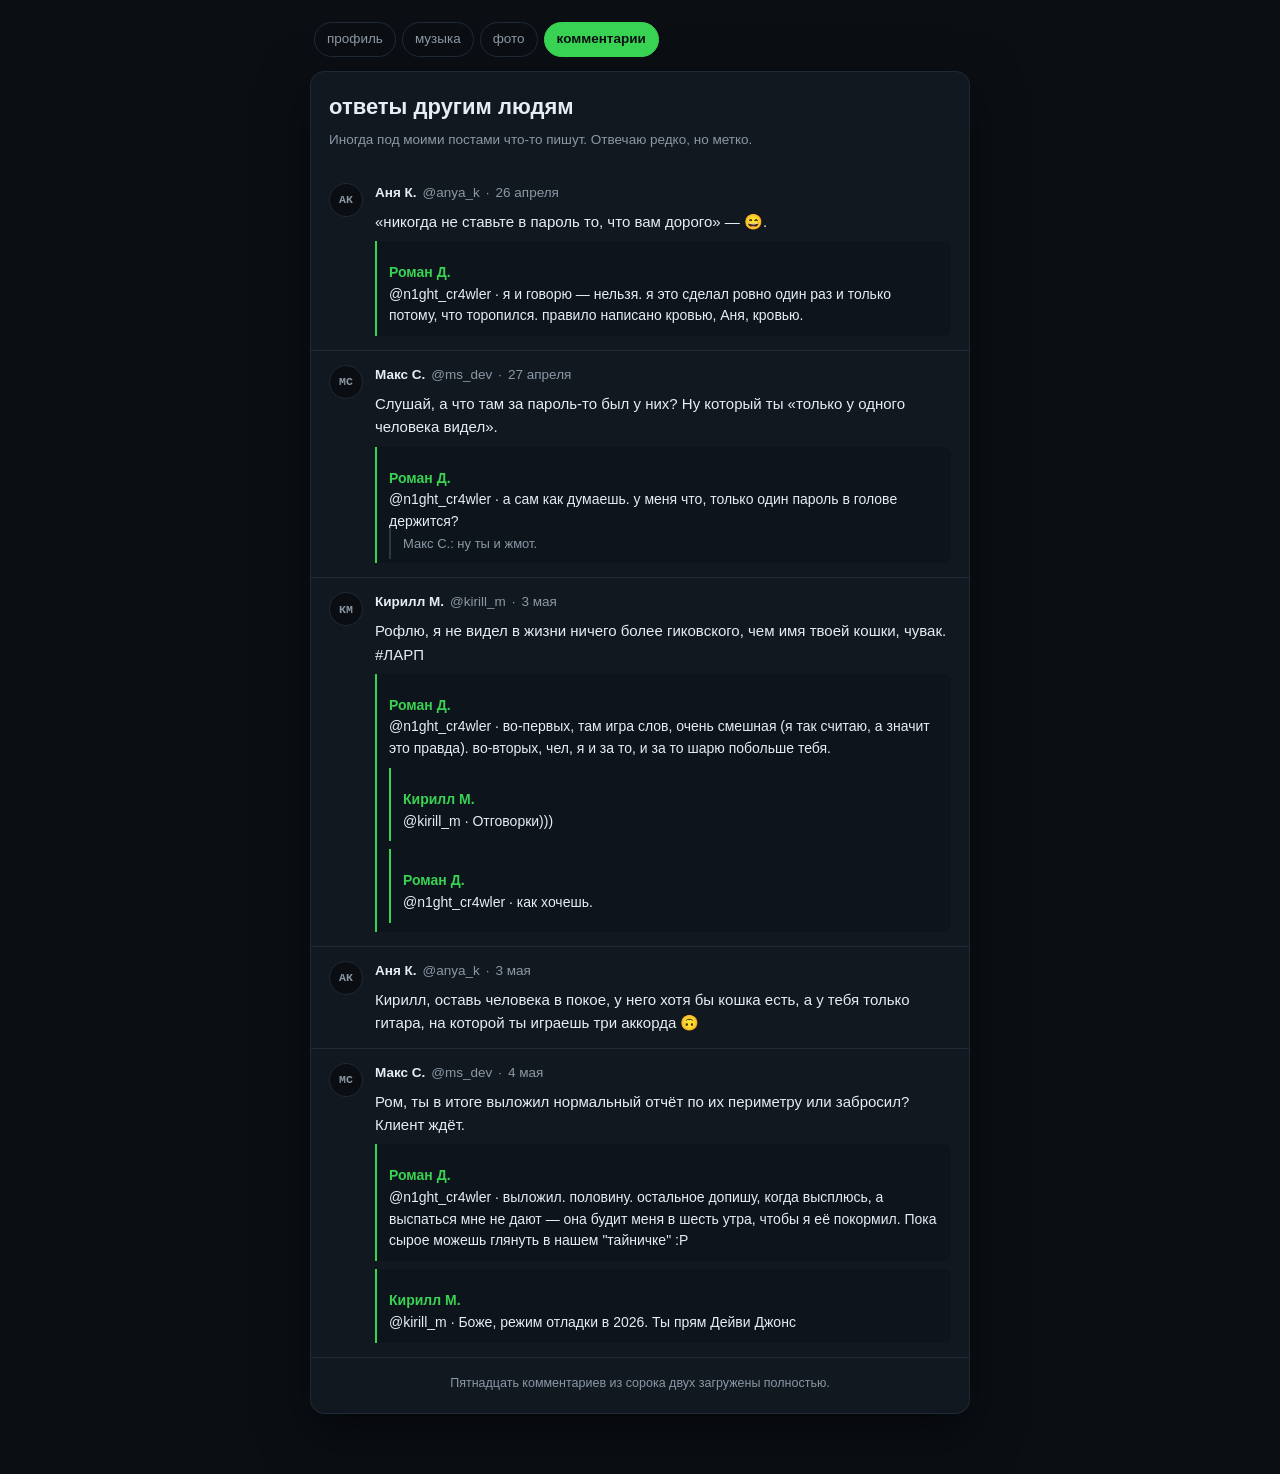
==== comments.html @ d8c193f0 "Add files via upload" ====
<!DOCTYPE html>
<html lang="ru">
<head>
<meta charset="utf-8">
<meta name="viewport" content="width=device-width, initial-scale=1">
<title>комментарии · @n1ght_cr4wler</title>
<link rel="stylesheet" href="style.css">
</head>
<body>

<nav class="nav">
  <a href="index.html">профиль</a>
  <a href="music.html">музыка</a>
  <a href="photos.html">фото</a>
  <a class="on" href="comments.html">комментарии</a>
</nav>

<main class="card">

  <div class="pagehead">
    <h1>ответы другим людям</h1>
    <p>Иногда под моими постами что-то пишут. Отвечаю редко, но метко.</p>
  </div>

  <article class="cmt">
    <div class="mini">АК</div>
    <div class="body">
      <div class="line1"><b>Аня К.</b><span class="h">@anya_k</span><span class="dot">·</span><span class="h">26 апреля</span></div>
      <p class="text">«никогда не ставьте в пароль то, что вам дорого» — 😄.</p>
      <div class="reply"><span class="who">Роман Д.</span> @n1ght_cr4wler · я и говорю — нельзя. я это сделал ровно один раз и только потому, что торопился. правило написано кровью, Аня, кровью.</div>
    </div>
  </article>

  <article class="cmt">
    <div class="mini">МС</div>
    <div class="body">
      <div class="line1"><b>Макс С.</b><span class="h">@ms_dev</span><span class="dot">·</span><span class="h">27 апреля</span></div>
      <p class="text">Слушай, а что там за пароль-то был у них? Ну который ты «только у одного человека видел».</p>
      <div class="reply"><span class="who">Роман Д.</span> @n1ght_cr4wler · а сам как думаешь. у меня что, только один пароль в голове держится?
      <br><span class="quote">Макс С.: ну ты и жмот.</span></div>
    </div>
  </article>

  <article class="cmt">
    <div class="mini">КМ</div>
    <div class="body">
      <div class="line1"><b>Кирилл М.</b><span class="h">@kirill_m</span><span class="dot">·</span><span class="h">3 мая</span></div>
      <p class="text">Рофлю, я не видел в жизни ничего более гиковского, чем имя твоей кошки, чувак. #ЛАРП</p>
      <div class="reply"><span class="who">Роман Д.</span> @n1ght_cr4wler · во-первых, там игра слов, очень смешная (я так считаю, а значит это правда). во-вторых, чел, я и за то, и за то шарю побольше тебя.
      <div class="reply"><span class="who">Кирилл М.</span> @kirill_m · Отговорки)))</div>
      <div class="reply"><span class="who">Роман Д.</span> @n1ght_cr4wler · как хочешь. </div>
    </div>
  </article>

  <article class="cmt">
    <div class="mini">АК</div>
    <div class="body">
      <div class="line1"><b>Аня К.</b><span class="h">@anya_k</span><span class="dot">·</span><span class="h">3 мая</span></div>
      <p class="text">Кирилл, оставь человека в покое, у него хотя бы кошка есть, а у тебя только гитара, на которой ты играешь три аккорда 🙃</p>
    </div>
  </article>

  <article class="cmt">
    <div class="mini">МС</div>
    <div class="body">
      <div class="line1"><b>Макс С.</b><span class="h">@ms_dev</span><span class="dot">·</span><span class="h">4 мая</span></div>
      <p class="text">Ром, ты в итоге выложил нормальный отчёт по их периметру или забросил? Клиент ждёт.</p>
      <div class="reply"><span class="who">Роман Д.</span> @n1ght_cr4wler · выложил. половину. остальное допишу, когда высплюсь, а выспаться мне не дают — она будит меня в шесть утра, чтобы я её покормил. Пока сырое можешь глянуть в нашем "тайничке" :P</div>
	<div class="reply"><span class="who">Кирилл М.</span> @kirill_m · Боже, режим отладки в 2026. Ты прям Дейви Джонс</div>
    </div>
  </article>
<!--
	!!!!!!!!!!!!!!!!!!!!!!!!!!!!!!!!!
        ЗАМЕТКА СЕБЕ. НЕ УДАЛЯТЬ, ПОКА НЕ ЗАПОМНЮ.
        ЧТОБЫ НЕ ЗАБЫТЬ ПАРОЛЬ: ФОРМАТ — СЛОВО ПО-АНГЛИЙСКИ, ЦИФРЫ И СИМВОЛ.
	!!!!!!!!!!!!!!!!!!!!!!!!!!!!!!!!!
      -->
  <div class="foot">
    Пятнадцать комментариев из сорока двух загружены полностью.
  </div>

</main>
</body>
</html>
---- style.css ----
:root{
  --bg:#0b0f14; --card:#111820; --line:#1f2a36; --txt:#e6edf3;
  --dim:#8b98a5; --acc:#39d353; --acc2:#3fb950;
}
*{box-sizing:border-box}
html,body{margin:0;padding:0}
body{
  background:var(--bg); color:var(--txt);
  font:15px/1.55 -apple-system,"Segoe UI",Roboto,Helvetica,Arial,sans-serif;
  padding:22px 12px 60px;
}
.card{
  max-width:660px; margin:0 auto; background:var(--card);
  border:1px solid var(--line); border-radius:14px; overflow:hidden;
  box-shadow:0 18px 50px rgba(0,0,0,.55);
}

/* ---------- навигация ---------- */
.nav{max-width:660px;margin:0 auto 14px;display:flex;gap:6px;flex-wrap:wrap;padding:0 4px}
.nav a{
  color:var(--dim);text-decoration:none;font-size:13.5px;padding:6px 12px;
  border:1px solid var(--line);border-radius:999px;
}
.nav a:hover{color:var(--txt);border-color:#2f3d4c}
.nav a.on{color:#0b0f14;background:var(--acc);border-color:var(--acc);font-weight:600}

/* ---------- шапка профиля ---------- */
.banner{
  height:118px; position:relative; border-bottom:1px solid var(--line);
  background:
    repeating-linear-gradient(0deg, rgba(57,211,83,.07) 0 2px, transparent 2px 5px),
    radial-gradient(130% 150% at 18% 0%, #12341f 0%, #0e1a1e 55%, #0b0f14 100%);
}
.banner span{
  position:absolute; right:16px; bottom:10px;
  font:11px/1 ui-monospace,SFMono-Regular,Menlo,Consolas,monospace;
  color:rgba(57,211,83,.55); letter-spacing:.14em; text-transform:uppercase;
}
.head{padding:0 18px 16px}
.avatar{
  width:92px; height:92px; margin-top:-46px; border-radius:50%;
  background:#0a0e12; border:4px solid var(--card);
  display:flex; align-items:center; justify-content:center;
  font:600 26px/1 ui-monospace,SFMono-Regular,Menlo,Consolas,monospace;
  color:var(--acc);
  box-shadow:0 0 0 1px var(--line), 0 0 22px rgba(57,211,83,.18);
}
.who{margin-top:12px; display:flex; align-items:center; gap:8px; flex-wrap:wrap}
.name{font-size:20px; font-weight:700}
.handle{color:var(--dim); font-size:14px}
.badge{
  font-size:11px; color:var(--acc); border:1px solid rgba(57,211,83,.45);
  border-radius:999px; padding:1px 8px;
}
.bio{margin:10px 0 0; white-space:pre-line}
.meta{margin-top:10px; display:flex; gap:16px; flex-wrap:wrap; color:var(--dim); font-size:13px}
.stats{margin-top:12px; display:flex; gap:18px; font-size:14px}
.stats b{color:var(--txt)}
.stats i{color:var(--dim); font-style:normal}
.tabs{display:flex; gap:4px; padding:0 10px; margin-top:14px; border-bottom:1px solid var(--line)}
.tabs a{
  padding:9px 14px; font-size:14px; color:var(--dim); text-decoration:none;
  border-bottom:2px solid transparent;
}
.tabs a.on{color:var(--txt); font-weight:600; border-bottom-color:var(--acc)}

/* ---------- посты ---------- */
.post{padding:15px 18px; border-top:1px solid var(--line); display:flex; gap:12px}
.post:first-of-type{border-top:0}
.mini{
  flex:0 0 40px; width:40px; height:40px; border-radius:50%;
  background:#0a0e12; border:1px solid var(--line);
  display:flex; align-items:center; justify-content:center;
  font:600 13px/1 ui-monospace,SFMono-Regular,Menlo,Consolas,monospace;
  color:var(--acc2);
}
.body{min-width:0; flex:1}
.line1{display:flex; align-items:center; gap:6px; flex-wrap:wrap; font-size:14px}
.line1 b{font-weight:700}
.line1 .h,.line1 .dot{color:var(--dim)}
.pin{
  padding:14px 18px 0;
  font:11px/1 ui-monospace,SFMono-Regular,Menlo,Consolas,monospace;
  color:var(--dim); letter-spacing:.06em; text-transform:uppercase;
}
.text{margin:6px 0 0; white-space:pre-line}
.tags{color:var(--acc2); opacity:.85; font-size:14px}
.acts{margin-top:10px; display:flex; gap:22px; color:var(--dim); font-size:13px}
.acts em{font-style:normal; color:#5d6b78}
.acts a{color:var(--dim); text-decoration:none}
.acts a:hover{color:var(--acc)}
.foot{
  padding:16px 18px 20px; border-top:1px solid var(--line);
  color:var(--dim); font-size:12.5px; text-align:center;
}

/* ---------- медиа-заглушка ---------- */
.media{
  margin:10px 0 2px; height:132px; border:1px dashed #2b3947; border-radius:10px;
  background:repeating-linear-gradient(45deg,#0e1620 0 10px,#0c131b 10px 20px);
  display:flex; flex-direction:column; align-items:center; justify-content:center;
  gap:6px; color:var(--dim); font-size:13px; text-align:center; padding:0 14px;
}
.media .ico{font-size:22px; opacity:.7}
.media small{color:#6c7a88; font:11.5px/1 ui-monospace,SFMono-Regular,Menlo,Consolas,monospace}

/* ---------- заголовок страницы ---------- */
.pagehead{padding:18px}
.pagehead h1{margin:0 0 6px; font-size:22px}
.pagehead p{margin:0; color:var(--dim); font-size:13.5px}

/* ---------- галерея ---------- */
.gal{display:grid; grid-template-columns:repeat(2,1fr); gap:2px}
.gal figure{
  margin:0; background:#0a0e12; aspect-ratio:1/1; position:relative; overflow:hidden;
  display:flex; align-items:center; justify-content:center;
  color:#5d6b78; font-size:12.5px; text-align:center;
}
.gal figure img{width:100%; height:100%; object-fit:cover; display:block}
.gal figcaption{
  position:absolute; left:0; right:0; bottom:0; padding:7px 9px; font-size:11.5px;
  color:#cbd5e0; background:linear-gradient(transparent,rgba(0,0,0,.78));
}

/* ---------- плейлист ---------- */
.tracklist{padding:6px 0}
.track{
  display:flex; gap:12px; align-items:center; padding:10px 18px;
  border-top:1px solid var(--line);
}
.track:first-child{border-top:0}
.track .n{
  flex:0 0 26px; color:#5d6b78; text-align:right;
  font:12px/1 ui-monospace,SFMono-Regular,Menlo,Consolas,monospace;
}
.track .t{flex:1; min-width:0}
.track .t b{display:block; font-weight:600; font-size:14.5px}
.track .t span{color:var(--dim); font-size:12.5px}
.track.now .n{color:var(--acc)}
.track.now .t b{color:var(--acc)}

/* ---------- комментарии ---------- */
.cmt{padding:14px 18px; border-top:1px solid var(--line); display:flex; gap:12px}
.cmt:first-of-type{border-top:0}
.cmt .mini{flex:0 0 34px; width:34px; height:34px; font-size:11.5px; color:var(--dim)}
.cmt .line1{font-size:13.5px}
.reply{
  margin:8px 0 0; padding:9px 12px; border-left:2px solid var(--acc);
  background:#0d141b; border-radius:0 8px 8px 0; font-size:14px;
}
.reply .who{color:var(--acc); font-weight:600}
.quote{
  margin:6px 0 0; padding:8px 12px; border-left:2px solid #2b3947;
  color:var(--dim); font-size:13px;
}

/* ---------- печать ---------- */
@media print{
  :root{--bg:#fff;--card:#fff;--line:#c9d1d9;--txt:#111;--dim:#555;--acc:#0a0;--acc2:#060}
  body{background:#fff; color:#000; padding:0}
  .card{box-shadow:none; border-radius:0; border:0}
  .nav{display:none}
  .tabs{display:none}
  .banner{height:64px; background:#f2f4f7; border-bottom:1px solid #c9d1d9}
  .banner span{color:#777}
  .avatar{border-color:#fff; box-shadow:0 0 0 1px #c9d1d9; background:#eef1f4}
  .mini{background:#eef1f4}
  .media{background:#f7f8fa; border-color:#b9c2cc}
  .gal figure{background:#f2f4f7}
  .gal figcaption{color:#333; background:none; position:static; padding:6px 0}
  .post,.cmt{break-inside:avoid}
}
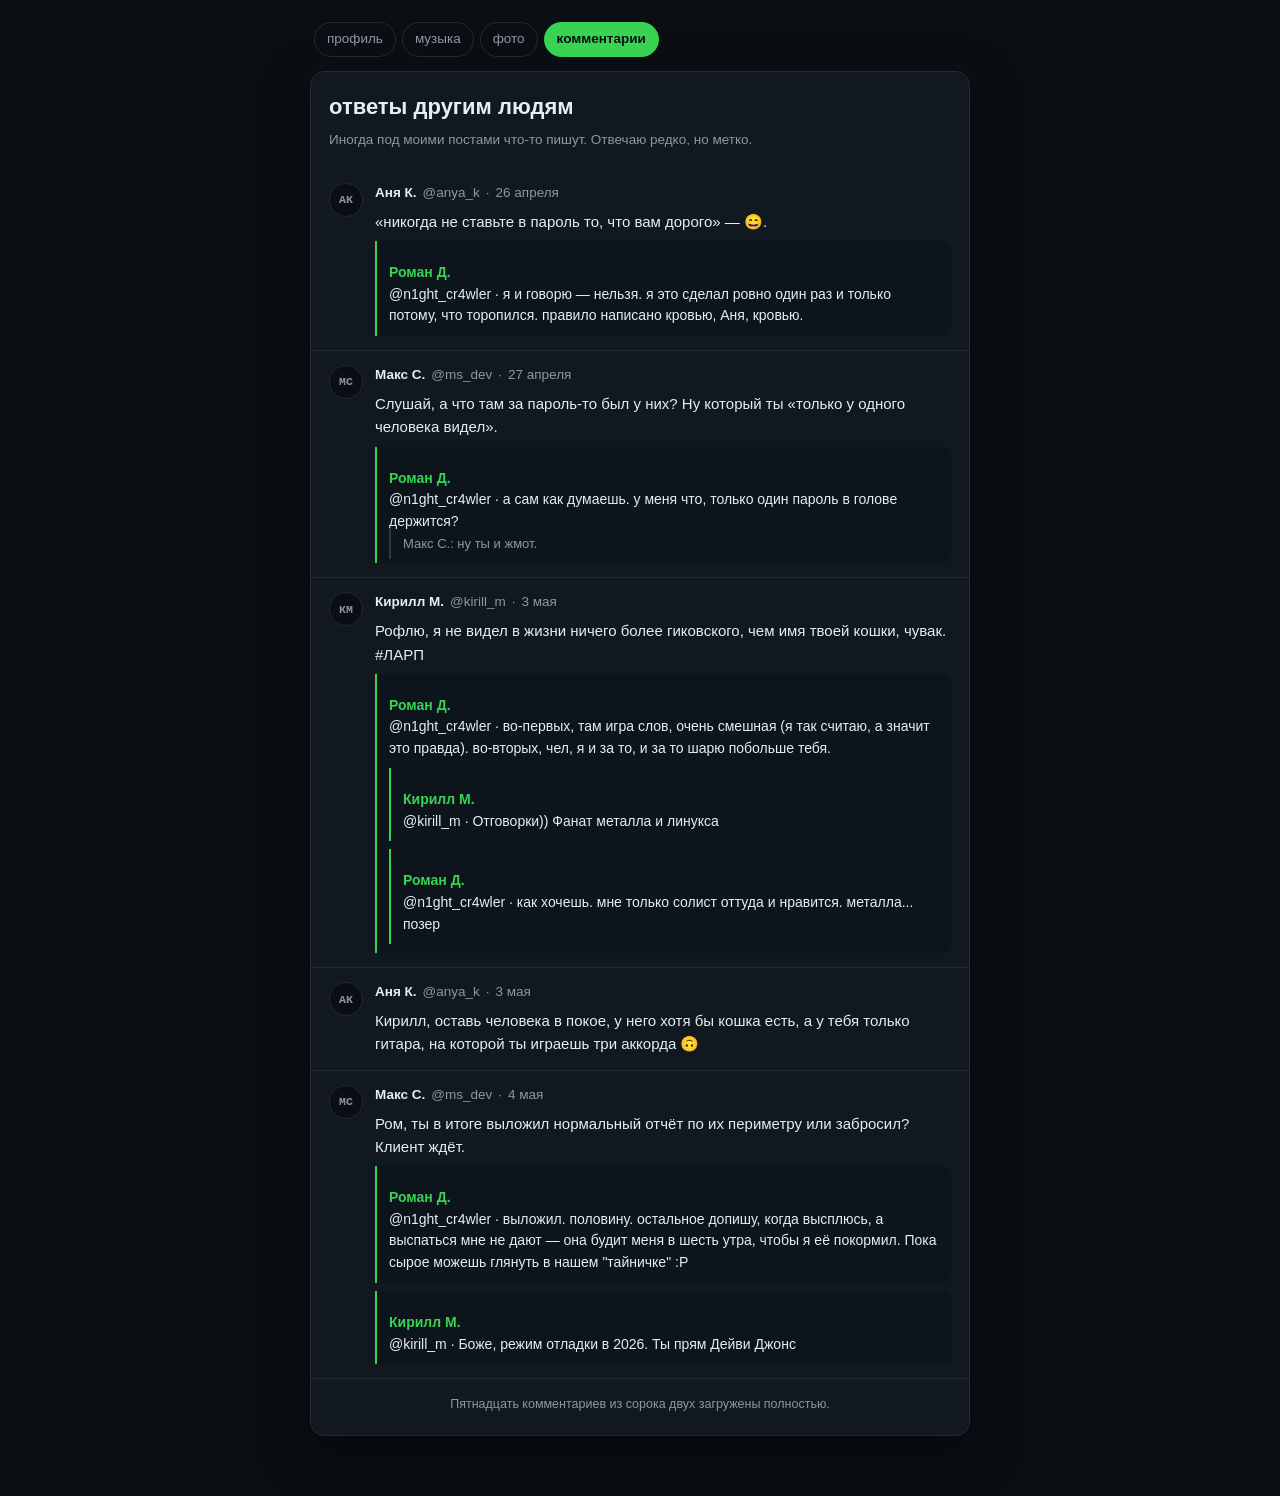
==== commit 08ac95fe: "Update comments.html" ====
--- a/comments.html
+++ b/comments.html
@@ -47,8 +47,8 @@
       <div class="line1"><b>Кирилл М.</b><span class="h">@kirill_m</span><span class="dot">·</span><span class="h">3 мая</span></div>
       <p class="text">Рофлю, я не видел в жизни ничего более гиковского, чем имя твоей кошки, чувак. #ЛАРП</p>
       <div class="reply"><span class="who">Роман Д.</span> @n1ght_cr4wler · во-первых, там игра слов, очень смешная (я так считаю, а значит это правда). во-вторых, чел, я и за то, и за то шарю побольше тебя.
-      <div class="reply"><span class="who">Кирилл М.</span> @kirill_m · Отговорки)))</div>
-      <div class="reply"><span class="who">Роман Д.</span> @n1ght_cr4wler · как хочешь. </div>
+      <div class="reply"><span class="who">Кирилл М.</span> @kirill_m · Отговорки)) Фанат металла и линукса</div>
+      <div class="reply"><span class="who">Роман Д.</span> @n1ght_cr4wler · как хочешь. мне только солист оттуда и нравится. металла... позер </div>
     </div>
   </article>
 
